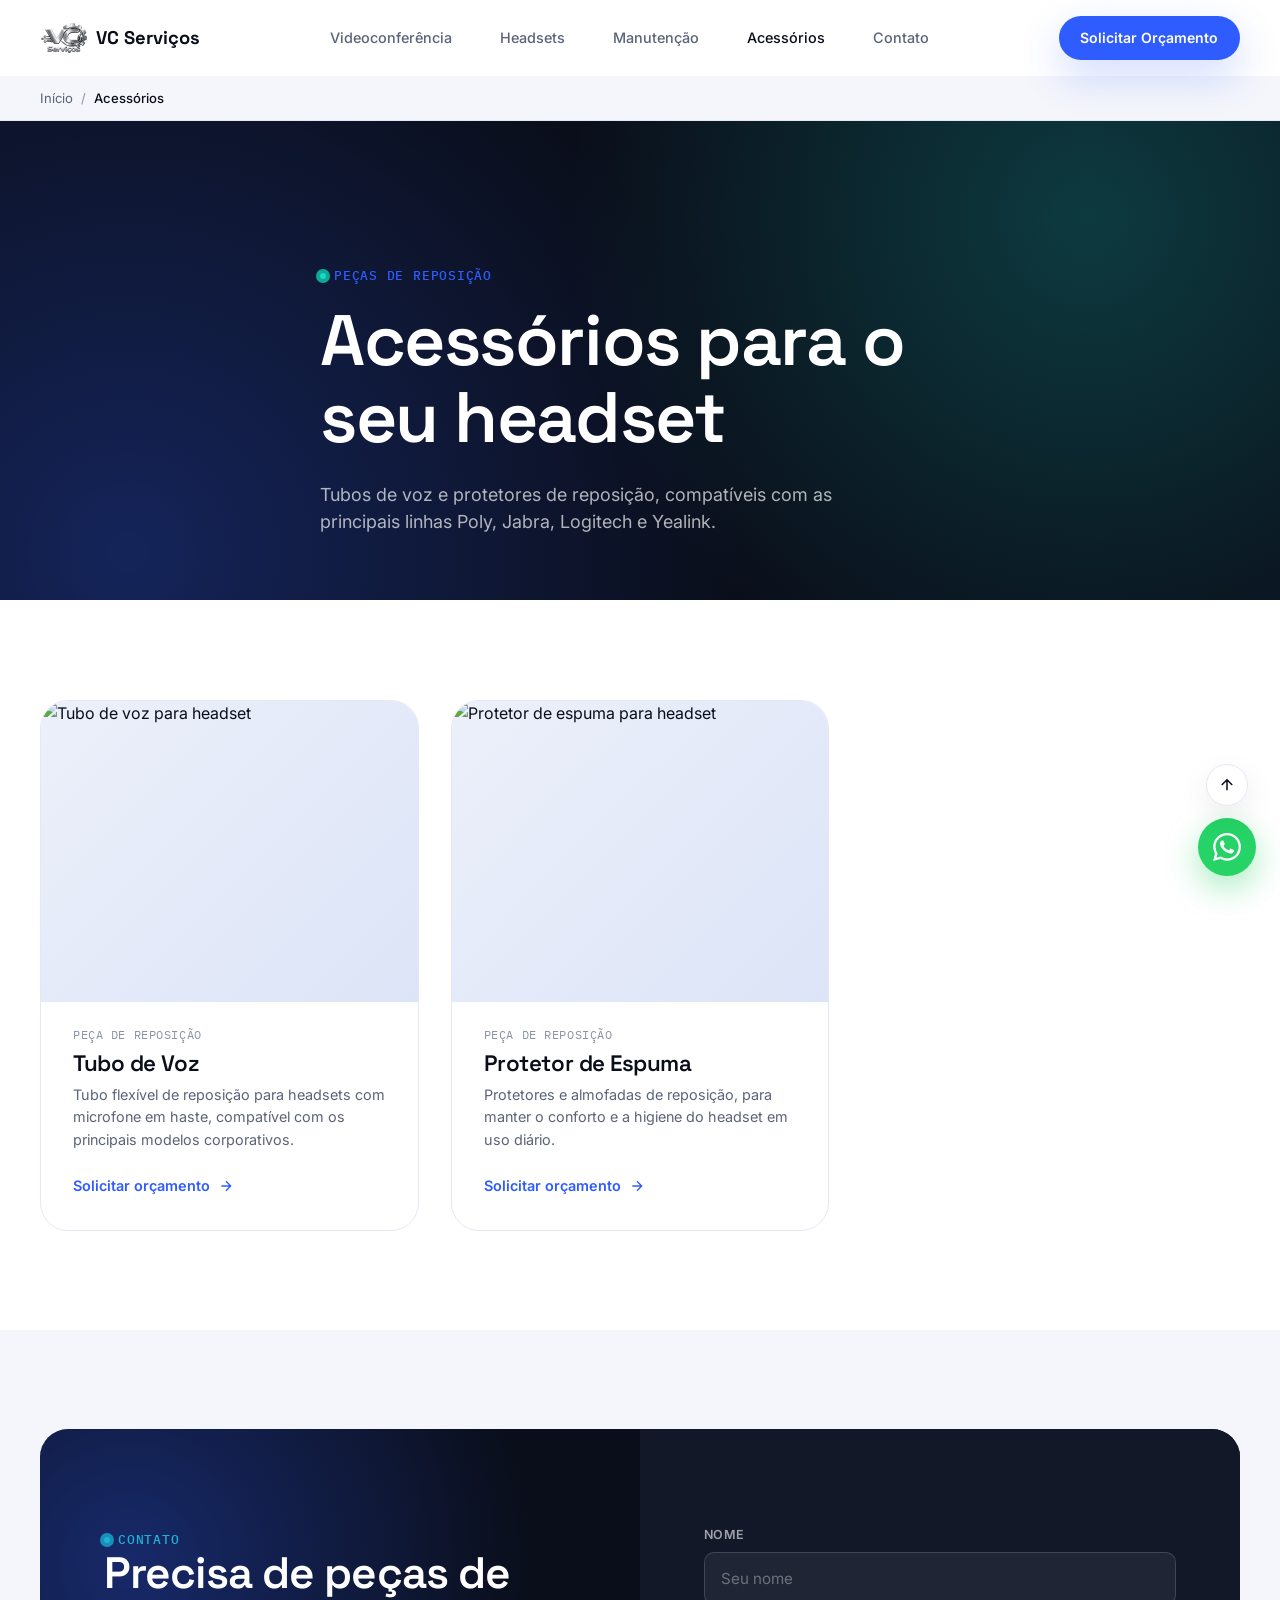
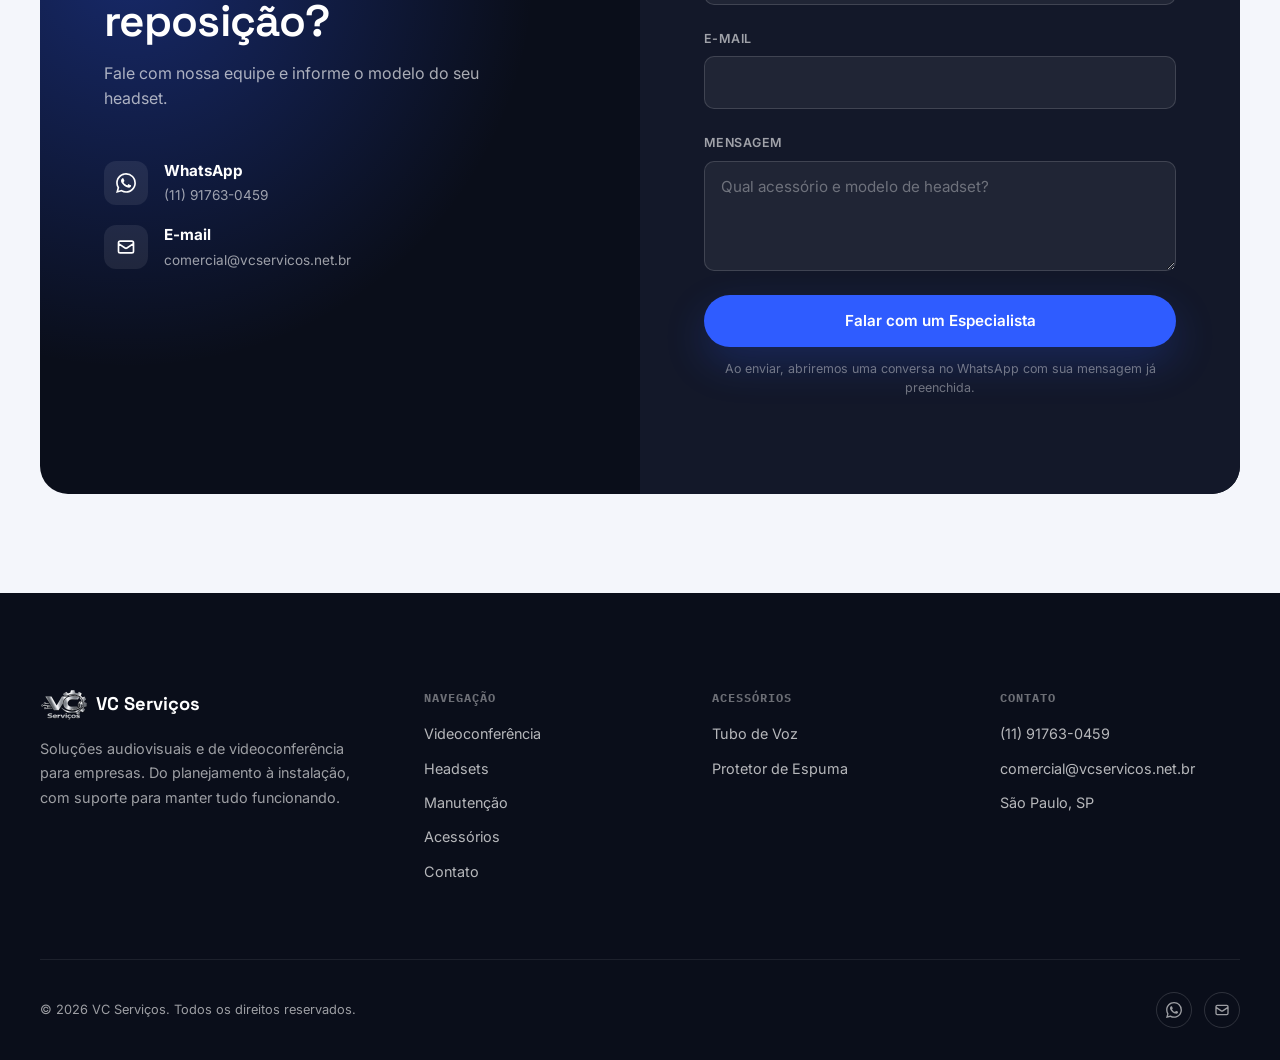
==== acessorios.html @ 1b5d75b8 "Change for maintence and images" ====
<!DOCTYPE html>
<html lang="pt-BR">
<head>
<meta charset="UTF-8" />
<meta name="viewport" content="width=device-width, initial-scale=1.0" />
<title>Acessórios — VC Serviços</title>
<meta name="description" content="Tubos e protetores de reposição para headsets corporativos Poly, Jabra, Logitech e Yealink." />
<link rel="preconnect" href="https://fonts.googleapis.com">
<link rel="preconnect" href="https://fonts.gstatic.com" crossorigin>
<link href="https://fonts.googleapis.com/css2?family=Space+Grotesk:wght@500;600;700&family=Inter:wght@400;500;600;700&family=IBM+Plex+Mono:wght@500&display=swap" rel="stylesheet">
<link rel="stylesheet" href="css/tokens.css" />
<link rel="stylesheet" href="css/components.css" />
<link rel="stylesheet" href="css/sections.css" />
<link rel="stylesheet" href="css/pages.css" />
</head>
<body>

<header class="header on-light" id="site-header">
  <div class="container header-inner">
    <a href="index.html" class="brand">
      <img src="images/logo.png" alt="VC Serviços" class="brand-logo-img" onerror="this.style.display='none'; this.nextElementSibling.style.display='flex';">
      <span class="brand-mark" style="display:none">VC</span>
      VC Serviços
    </a>
    <nav class="nav-links">
      <a href="videoconferencia.html">Videoconferência</a>
      <a href="headsets.html">Headsets</a>
      <a href="manutencao.html">Manutenção</a>
      <a href="acessorios.html" class="active">Acessórios</a>
      <a href="index.html#contato">Contato</a>
    </nav>
    <div class="header-actions">
      <a href="https://wa.me/5511917630459?text=Olá! Quero solicitar um orçamento." target="_blank" class="btn btn-primary">Solicitar Orçamento</a>
      <button class="nav-toggle" id="nav-toggle" aria-label="Abrir menu" aria-expanded="false">
        <svg viewBox="0 0 24 24" fill="none" stroke="currentColor" stroke-width="2"><path d="M4 7h16M4 12h16M4 17h16"/></svg>
      </button>
    </div>
  </div>
</header>

<div class="mobile-nav" id="mobile-nav">
  <a href="videoconferencia.html">Videoconferência</a>
  <a href="headsets.html">Headsets</a>
  <a href="manutencao.html">Manutenção</a>
  <a href="acessorios.html">Acessórios</a>
  <a href="index.html#contato">Contato</a>
  <a href="https://wa.me/5511917630459?text=Olá! Quero solicitar um orçamento." target="_blank" class="btn btn-primary">Solicitar Orçamento</a>
</div>

<div class="breadcrumb-bar">
  <div class="container">
    <nav class="breadcrumb" aria-label="Breadcrumb">
      <a href="index.html">Início</a><span class="breadcrumb-sep">/</span>
      <span class="breadcrumb-current">Acessórios</span>
    </nav>
  </div>
</div>

<section class="page-hero">
  <div class="container page-hero-inner">
    <span class="eyebrow">Peças de reposição</span>
    <h1>Acessórios para o seu headset</h1>
    <p>Tubos de voz e protetores de reposição, compatíveis com as principais linhas Poly, Jabra, Logitech e Yealink.</p>
  </div>
</section>

<section class="section">
  <div class="container">
    <div class="projects-grid is-full">
      <article class="card project-card">
        <div class="media">
          <img src="https://images.pexels.com/photos/4672949/pexels-photo-4672949.jpeg?auto=compress&cs=tinysrgb&w=1200" alt="Tubo de voz para headset" loading="lazy">
        </div>
        <div class="project-card-body">
          <div class="location">Peça de reposição</div>
          <h3>Tubo de Voz</h3>
          <p>Tubo flexível de reposição para headsets com microfone em haste, compatível com os principais modelos corporativos.</p>
          <a href="https://wa.me/5511917630459?text=Olá! Tenho interesse em tubos de voz para headset." target="_blank" class="link-arrow">Solicitar orçamento
            <svg viewBox="0 0 24 24" fill="none" stroke="currentColor" stroke-width="2"><path d="M5 12h14M12 5l7 7-7 7"/></svg>
          </a>
        </div>
      </article>

      <article class="card project-card">
        <div class="media">
          <img src="https://images.pexels.com/photos/610945/pexels-photo-610945.jpeg?auto=compress&cs=tinysrgb&w=1200" alt="Protetor de espuma para headset" loading="lazy">
        </div>
        <div class="project-card-body">
          <div class="location">Peça de reposição</div>
          <h3>Protetor de Espuma</h3>
          <p>Protetores e almofadas de reposição, para manter o conforto e a higiene do headset em uso diário.</p>
          <a href="https://wa.me/5511917630459?text=Olá! Tenho interesse em protetores para headset." target="_blank" class="link-arrow">Solicitar orçamento
            <svg viewBox="0 0 24 24" fill="none" stroke="currentColor" stroke-width="2"><path d="M5 12h14M12 5l7 7-7 7"/></svg>
          </a>
        </div>
      </article>
    </div>
  </div>
</section>

<section class="section section--mist" id="contato">
  <div class="container">
    <div class="contact-section" data-reveal>
      <div class="contact-info">
        <span class="eyebrow" style="color:var(--signal)">Contato</span>
        <h2>Precisa de peças de reposição?</h2>
        <p>Fale com nossa equipe e informe o modelo do seu headset.</p>
        <div class="contact-channels">
          <div class="contact-channel">
            <div class="contact-channel-icon">
              <svg viewBox="0 0 24 24" fill="currentColor"><path d="M17.472 14.382c-.297-.149-1.758-.867-2.03-.967-.273-.099-.471-.148-.67.15-.197.297-.767.966-.94 1.164-.173.199-.347.223-.644.075-.297-.15-1.255-.463-2.39-1.475-.883-.788-1.48-1.761-1.653-2.059-.173-.297-.018-.458.13-.606.134-.133.298-.347.446-.52.149-.174.198-.298.298-.497.099-.198.05-.371-.025-.52-.075-.149-.669-1.612-.916-2.207-.242-.579-.487-.5-.669-.51-.173-.008-.371-.01-.57-.01-.198 0-.52.074-.792.372-.272.297-1.04 1.016-1.04 2.479 0 1.462 1.065 2.875 1.213 3.074.149.198 2.096 3.2 5.077 4.487.709.306 1.262.489 1.694.625.712.227 1.36.195 1.871.118.571-.085 1.758-.719 2.006-1.413.248-.694.248-1.289.173-1.413-.074-.124-.272-.198-.57-.347m-5.421 7.403h-.004a9.87 9.87 0 01-5.031-1.378l-.361-.214-3.741.982.998-3.648-.235-.374a9.86 9.86 0 01-1.51-5.26c.001-5.45 4.436-9.884 9.888-9.884 2.64 0 5.122 1.03 6.988 2.898a9.825 9.825 0 012.893 6.994c-.003 5.45-4.437 9.884-9.885 9.884m8.413-18.297A11.815 11.815 0 0012.05 0C5.495 0 .16 5.335.157 11.892c0 2.096.547 4.142 1.588 5.945L.057 24l6.305-1.654a11.882 11.882 0 005.683 1.448h.005c6.554 0 11.89-5.335 11.893-11.893a11.821 11.821 0 00-3.48-8.413z"/></svg>
            </div>
            <div><strong>WhatsApp</strong><a href="https://wa.me/5511917630459" target="_blank">(11) 91763-0459</a></div>
          </div>
          <div class="contact-channel">
            <div class="contact-channel-icon">
              <svg viewBox="0 0 24 24" fill="none" stroke="currentColor" stroke-width="2"><path d="M3 8l7.89 5.26a2 2 0 002.22 0L21 8M5 19h14a2 2 0 002-2V7a2 2 0 00-2-2H5a2 2 0 00-2 2v10a2 2 0 002 2z"/></svg>
            </div>
            <div><strong>E-mail</strong><a href="mailto:comercial@vcservicos.net.br">comercial@vcservicos.net.br</a></div>
          </div>
        </div>
      </div>
      <form class="contact-form" id="contact-form">
        <div class="form-row"><label for="cf-name">Nome</label><input type="text" id="cf-name" placeholder="Seu nome" required></div>
        <div class="form-row"><label for="cf-email">E-mail</label><input type="email" id="cf-email"></div>
        <div class="form-row"><label for="cf-message">Mensagem</label><textarea id="cf-message" placeholder="Qual acessório e modelo de headset?"></textarea></div>
        <button type="submit" class="btn btn-primary btn-block">Falar com um Especialista</button>
        <p class="form-note">Ao enviar, abriremos uma conversa no WhatsApp com sua mensagem já preenchida.</p>
      </form>
    </div>
  </div>
</section>

<footer class="footer">
  <div class="container">
    <div class="footer-top">
      <div class="footer-brand">
        <a href="index.html" class="brand" style="color:white">
          <img src="images/logo.png" alt="VC Serviços" class="brand-logo-img" onerror="this.style.display='none'; this.nextElementSibling.style.display='flex';">
          <span class="brand-mark" style="display:none">VC</span>
          VC Serviços
        </a>
        <p>Soluções audiovisuais e de videoconferência para empresas. Do planejamento à instalação, com suporte para manter tudo funcionando.</p>
      </div>
      <div class="footer-col">
        <h5>Navegação</h5>
        <a href="videoconferencia.html">Videoconferência</a>
        <a href="headsets.html">Headsets</a>
        <a href="manutencao.html">Manutenção</a>
        <a href="acessorios.html">Acessórios</a>
        <a href="index.html#contato">Contato</a>
      </div>
      <div class="footer-col">
        <h5>Acessórios</h5>
        <a href="acessorios.html">Tubo de Voz</a>
        <a href="acessorios.html">Protetor de Espuma</a>
      </div>
      <div class="footer-col">
        <h5>Contato</h5>
        <a href="https://wa.me/5511917630459" target="_blank">(11) 91763-0459</a>
        <a href="mailto:comercial@vcservicos.net.br">comercial@vcservicos.net.br</a>
        <p>São Paulo, SP</p>
      </div>
    </div>
    <div class="footer-bottom">
      <p>&copy; <span id="current-year">2026</span> VC Serviços. Todos os direitos reservados.</p>
      <div class="footer-social">
        <a href="https://wa.me/5511917630459" target="_blank" aria-label="WhatsApp"><svg viewBox="0 0 24 24" fill="currentColor"><path d="M17.472 14.382c-.297-.149-1.758-.867-2.03-.967-.273-.099-.471-.148-.67.15-.197.297-.767.966-.94 1.164-.173.199-.347.223-.644.075-.297-.15-1.255-.463-2.39-1.475-.883-.788-1.48-1.761-1.653-2.059-.173-.297-.018-.458.13-.606.134-.133.298-.347.446-.52.149-.174.198-.298.298-.497.099-.198.05-.371-.025-.52-.075-.149-.669-1.612-.916-2.207-.242-.579-.487-.5-.669-.51-.173-.008-.371-.01-.57-.01-.198 0-.52.074-.792.372-.272.297-1.04 1.016-1.04 2.479 0 1.462 1.065 2.875 1.213 3.074.149.198 2.096 3.2 5.077 4.487.709.306 1.262.489 1.694.625.712.227 1.36.195 1.871.118.571-.085 1.758-.719 2.006-1.413.248-.694.248-1.289.173-1.413-.074-.124-.272-.198-.57-.347m-5.421 7.403h-.004a9.87 9.87 0 01-5.031-1.378l-.361-.214-3.741.982.998-3.648-.235-.374a9.86 9.86 0 01-1.51-5.26c.001-5.45 4.436-9.884 9.888-9.884 2.64 0 5.122 1.03 6.988 2.898a9.825 9.825 0 012.893 6.994c-.003 5.45-4.437 9.884-9.885 9.884m8.413-18.297A11.815 11.815 0 0012.05 0C5.495 0 .16 5.335.157 11.892c0 2.096.547 4.142 1.588 5.945L.057 24l6.305-1.654a11.882 11.882 0 005.683 1.448h.005c6.554 0 11.89-5.335 11.893-11.893a11.821 11.821 0 00-3.48-8.413z"/></svg></a>
        <a href="mailto:comercial@vcservicos.net.br" aria-label="E-mail"><svg viewBox="0 0 24 24" fill="none" stroke="currentColor" stroke-width="2"><path d="M3 8l7.89 5.26a2 2 0 002.22 0L21 8M5 19h14a2 2 0 002-2V7a2 2 0 00-2-2H5a2 2 0 00-2 2v10a2 2 0 002 2z"/></svg></a>
      </div>
    </div>
  </div>
</footer>

<div class="float-stack">
  <button class="back-to-top" id="back-to-top" aria-label="Voltar ao topo"><svg viewBox="0 0 24 24" fill="none" stroke="currentColor" stroke-width="2"><path d="M12 19V5M5 12l7-7 7 7"/></svg></button>
  <a href="https://wa.me/5511917630459" target="_blank" class="wa-float" aria-label="WhatsApp"><svg viewBox="0 0 24 24" fill="currentColor"><path d="M17.472 14.382c-.297-.149-1.758-.867-2.03-.967-.273-.099-.471-.148-.67.15-.197.297-.767.966-.94 1.164-.173.199-.347.223-.644.075-.297-.15-1.255-.463-2.39-1.475-.883-.788-1.48-1.761-1.653-2.059-.173-.297-.018-.458.13-.606.134-.133.298-.347.446-.52.149-.174.198-.298.298-.497.099-.198.05-.371-.025-.52-.075-.149-.669-1.612-.916-2.207-.242-.579-.487-.5-.669-.51-.173-.008-.371-.01-.57-.01-.198 0-.52.074-.792.372-.272.297-1.04 1.016-1.04 2.479 0 1.462 1.065 2.875 1.213 3.074.149.198 2.096 3.2 5.077 4.487.709.306 1.262.489 1.694.625.712.227 1.36.195 1.871.118.571-.085 1.758-.719 2.006-1.413.248-.694.248-1.289.173-1.413-.074-.124-.272-.198-.57-.347m-5.421 7.403h-.004a9.87 9.87 0 01-5.031-1.378l-.361-.214-3.741.982.998-3.648-.235-.374a9.86 9.86 0 01-1.51-5.26c.001-5.45 4.436-9.884 9.888-9.884 2.64 0 5.122 1.03 6.988 2.898a9.825 9.825 0 012.893 6.994c-.003 5.45-4.437 9.884-9.885 9.884m8.413-18.297A11.815 11.815 0 0012.05 0C5.495 0 .16 5.335.157 11.892c0 2.096.547 4.142 1.588 5.945L.057 24l6.305-1.654a11.882 11.882 0 005.683 1.448h.005c6.554 0 11.89-5.335 11.893-11.893a11.821 11.821 0 00-3.48-8.413z"/></svg></a>
</div>

<script src="js/main.js"></script>
</body>
</html>
---- css/tokens.css ----
/* ==========================================================================
   VC SERVIÇOS — DESIGN TOKENS
   Sistema de design: cor, tipografia, espaçamento, sombra, movimento.
   ========================================================================== */

:root {
  /* --- Cor: base neutra fria + acento elétrico + acento de sinal (teal) --- */
  --ink:        #0A0E1A;   /* texto principal / fundo escuro */
  --ink-2:      #131829;   /* fundo escuro secundário (cards no dark) */
  --ink-3:      #1C2338;   /* borda / hairline no dark */
  --paper:      #FFFFFF;   /* fundo claro */
  --mist:       #F4F6FB;   /* fundo de seção claro alternado */
  --mist-2:     #ECF0FA;   /* fundo de card claro */
  --line:       #E4E8F2;   /* hairline no claro */
  --muted:      #5B6478;   /* texto secundário */
  --muted-2:    #8A93A8;   /* texto terciário / legendas */

  --accent:       #2F5CFF; /* azul elétrico — cor de marca */
  --accent-ink:   #1A3ECC; /* azul mais escuro (hover/texto sobre claro) */
  --accent-soft:  #EAF0FF; /* azul muito claro (fundo de badge) */
  --signal:       #17D9C4; /* teal "sinal de vídeo" — acento secundário */
  --signal-ink:   #0EA898;
  --amber:        #FF9F43; /* uso pontual em depoimentos / avaliação */

  /* --- Tipografia --- */
  --font-display: 'Space Grotesk', 'Inter', system-ui, sans-serif;
  --font-body:    'Inter', system-ui, -apple-system, 'Segoe UI', sans-serif;
  --font-mono:    'IBM Plex Mono', 'SFMono-Regular', Consolas, monospace;

  /* Escala fluida (clamp = mínimo, preferido em vw, máximo) */
  --fs-eyebrow:  0.8125rem;
  --fs-body:     1rem;
  --fs-lg:       1.125rem;
  --fs-h4:       clamp(1.15rem, 1rem + 0.6vw, 1.4rem);
  --fs-h3:       clamp(1.4rem, 1.15rem + 1.1vw, 1.9rem);
  --fs-h2:       clamp(1.9rem, 1.5rem + 1.8vw, 2.75rem);
  --fs-h1:       clamp(2.6rem, 1.9rem + 3.2vw, 4.5rem);

  /* --- Espaçamento (escala 4px) --- */
  --sp-1: 0.25rem;
  --sp-2: 0.5rem;
  --sp-3: 0.75rem;
  --sp-4: 1rem;
  --sp-5: 1.5rem;
  --sp-6: 2rem;
  --sp-7: 3rem;
  --sp-8: 4rem;
  --sp-9: 6rem;
  --sp-10: 8rem;

  --section-py: clamp(4rem, 3rem + 4vw, 7rem);
  --container-w: 1280px;
  --container-pad: clamp(1.25rem, 1rem + 2vw, 2.5rem);

  /* --- Forma --- */
  --r-sm: 10px;
  --r-md: 18px;
  --r-lg: 28px;
  --r-pill: 999px;

  /* --- Sombra (suave, difusa, nunca dura) --- */
  --shadow-sm: 0 2px 10px rgba(10, 14, 26, 0.05);
  --shadow-md: 0 12px 32px rgba(10, 14, 26, 0.08);
  --shadow-lg: 0 24px 64px rgba(10, 14, 26, 0.12);
  --shadow-accent: 0 16px 40px rgba(47, 92, 255, 0.22);

  /* --- Movimento --- */
  --ease: cubic-bezier(0.16, 1, 0.3, 1);
  --dur-fast: 180ms;
  --dur-med: 420ms;
  --dur-slow: 800ms;
}

/* ==========================================================================
   RESET — compatibilidade entre navegadores
   ========================================================================== */
*, *::before, *::after { box-sizing: border-box; }
* { margin: 0; }

html {
  -webkit-text-size-adjust: 100%;
  text-size-adjust: 100%;
  scroll-behavior: smooth;
}

@media (prefers-reduced-motion: reduce) {
  html { scroll-behavior: auto; }
  *, *::before, *::after {
    animation-duration: 0.01ms !important;
    animation-iteration-count: 1 !important;
    transition-duration: 0.01ms !important;
    scroll-behavior: auto !important;
  }
}

body {
  font-family: var(--font-body);
  font-size: var(--fs-body);
  color: var(--ink);
  background: var(--paper);
  line-height: 1.55;
  -webkit-font-smoothing: antialiased;
  -moz-osx-font-smoothing: grayscale;
  text-rendering: optimizeLegibility;
  overflow-x: hidden;
}

img, picture, video, canvas, svg { display: block; max-width: 100%; height: auto; }

button, input, textarea, select {
  font: inherit;
  color: inherit;
  -webkit-appearance: none;
  appearance: none;
  background: none;
  border: none;
}

button { cursor: pointer; }
a { color: inherit; text-decoration: none; -webkit-tap-highlight-color: transparent; }
ul, ol { list-style: none; padding: 0; }

h1, h2, h3, h4 {
  font-family: var(--font-display);
  font-weight: 600;
  line-height: 1.08;
  letter-spacing: -0.02em;
}

/* Foco visível — acessibilidade, nunca removido */
:focus-visible {
  outline: 2px solid var(--accent);
  outline-offset: 3px;
  border-radius: 4px;
}

::selection { background: var(--accent); color: white; }
---- css/components.css ----
/* ==========================================================================
   LAYOUT PRIMITIVES
   ========================================================================== */
.container {
  width: 100%;
  max-width: var(--container-w);
  margin-inline: auto;
  padding-inline: var(--container-pad);
}

.section { padding-block: var(--section-py); }
.section--tight { padding-block: calc(var(--section-py) * 0.6); }
.section--dark { background: var(--ink); color: white; }
.section--mist { background: var(--mist); }

.eyebrow {
  display: inline-flex;
  align-items: center;
  gap: var(--sp-2);
  font-family: var(--font-mono);
  font-size: var(--fs-eyebrow);
  font-weight: 500;
  letter-spacing: 0.06em;
  text-transform: uppercase;
  color: var(--accent);
}

.eyebrow::before {
  content: '';
  width: 6px;
  height: 6px;
  border-radius: 50%;
  background: var(--signal);
  box-shadow: 0 0 0 4px var(--signal-ink, rgba(23,217,196,0.18));
}

.section--dark .eyebrow { color: var(--signal); }

.section-head {
  max-width: 640px;
  margin-bottom: var(--sp-8);
}

.section-head.center { margin-inline: auto; text-align: center; }

.section-head h2 { font-size: var(--fs-h2); margin-top: var(--sp-3); }
.section-head p { font-size: var(--fs-lg); color: var(--muted); margin-top: var(--sp-4); }
.section--dark .section-head p { color: rgba(255,255,255,0.65); }

.section-head-row {
  display: flex;
  align-items: flex-end;
  justify-content: space-between;
  gap: var(--sp-6);
  flex-wrap: wrap;
  margin-bottom: var(--sp-8);
}

.section-head-row .section-head { margin-bottom: 0; }

/* ==========================================================================
   BOTÕES
   ========================================================================== */
.btn {
  display: inline-flex;
  align-items: center;
  justify-content: center;
  gap: var(--sp-2);
  padding: 0.9rem 1.6rem;
  border-radius: var(--r-pill);
  font-family: var(--font-body);
  font-size: 0.95rem;
  font-weight: 600;
  white-space: nowrap;
  transition: transform var(--dur-fast) var(--ease), box-shadow var(--dur-fast) var(--ease), background var(--dur-fast) var(--ease), border-color var(--dur-fast) var(--ease);
}

.btn svg { width: 18px; height: 18px; flex-shrink: 0; }

.btn-primary {
  background: var(--accent);
  color: white;
  box-shadow: var(--shadow-accent);
}
.btn-primary:hover { transform: translateY(-2px); box-shadow: 0 20px 48px rgba(47,92,255,0.3); }

.btn-ghost {
  background: transparent;
  color: var(--ink);
  border: 1.5px solid var(--line);
}
.btn-ghost:hover { border-color: var(--ink); transform: translateY(-2px); }

.section--dark .btn-ghost { color: white; border-color: rgba(255,255,255,0.25); }
.section--dark .btn-ghost:hover { border-color: white; }

.btn-light {
  background: white;
  color: var(--ink);
}
.btn-light:hover { transform: translateY(-2px); box-shadow: var(--shadow-lg); }

.btn-block { width: 100%; }

.link-arrow {
  display: inline-flex;
  align-items: center;
  gap: var(--sp-2);
  font-weight: 600;
  font-size: 0.9rem;
  color: var(--accent);
}
.link-arrow svg { width: 16px; height: 16px; transition: transform var(--dur-fast) var(--ease); }
.link-arrow:hover svg { transform: translateX(4px); }

/* ==========================================================================
   HEADER
   ========================================================================== */
.header {
  position: fixed;
  inset-inline: 0;
  top: 0;
  z-index: 100;
  padding-block: var(--sp-4);
  transition: background var(--dur-med) var(--ease), padding var(--dur-med) var(--ease), box-shadow var(--dur-med) var(--ease);
}

.header::before {
  content: '';
  position: absolute;
  inset: 0;
  background: rgba(10, 14, 26, 0.0);
  backdrop-filter: blur(0px);
  -webkit-backdrop-filter: blur(0px);
  transition: background var(--dur-med) var(--ease), backdrop-filter var(--dur-med) var(--ease);
  z-index: -1;
}

.header.is-scrolled { padding-block: var(--sp-3); box-shadow: var(--shadow-sm); }
.header.is-scrolled::before {
  background: rgba(255,255,255,0.85);
  backdrop-filter: blur(16px);
  -webkit-backdrop-filter: blur(16px);
}

.header-inner {
  display: flex;
  align-items: center;
  justify-content: space-between;
  gap: var(--sp-6);
}

.brand {
  display: flex;
  align-items: center;
  gap: var(--sp-2);
  font-family: var(--font-display);
  font-weight: 700;
  font-size: 1.15rem;
  color: var(--paper);
  transition: color var(--dur-fast) var(--ease);
}

.header.is-scrolled .brand,
.header.on-light .brand { color: var(--ink); }

.brand-logo-img {
  height: 32px;
  width: auto;
  display: block;
}

.brand-mark {
  width: 32px;
  height: 32px;
  border-radius: 9px;
  background: linear-gradient(135deg, var(--accent), var(--signal));
  display: flex;
  align-items: center;
  justify-content: center;
  color: white;
  font-size: 0.85rem;
  font-weight: 800;
  flex-shrink: 0;
}

.nav-links {
  display: flex;
  align-items: center;
  gap: var(--sp-7);
}

.nav-links a {
  font-size: 0.9rem;
  font-weight: 500;
  color: rgba(255,255,255,0.78);
  transition: color var(--dur-fast) var(--ease);
  position: relative;
}

.header.is-scrolled .nav-links a,
.header.on-light .nav-links a { color: var(--muted); }

.nav-links a:hover,
.nav-links a.active { color: var(--paper); }
.header.is-scrolled .nav-links a:hover,
.header.is-scrolled .nav-links a.active,
.header.on-light .nav-links a:hover,
.header.on-light .nav-links a.active { color: var(--ink); }

.header-actions { display: flex; align-items: center; gap: var(--sp-4); }

.header .btn-primary { padding: 0.7rem 1.35rem; font-size: 0.88rem; }

.nav-toggle {
  display: none;
  width: 40px;
  height: 40px;
  align-items: center;
  justify-content: center;
  border-radius: 10px;
  color: white;
}
.header.is-scrolled .nav-toggle,
.header.on-light .nav-toggle { color: var(--ink); }

.nav-toggle svg { width: 22px; height: 22px; }

/* Menu mobile */
.mobile-nav {
  position: fixed;
  inset: 0;
  z-index: 99;
  background: var(--ink);
  display: flex;
  flex-direction: column;
  justify-content: center;
  gap: var(--sp-6);
  padding: var(--sp-8);
  transform: translateY(-100%);
  opacity: 0;
  transition: transform var(--dur-med) var(--ease), opacity var(--dur-med) var(--ease);
  pointer-events: none;
}

.mobile-nav.open { transform: translateY(0); opacity: 1; pointer-events: auto; }

.mobile-nav a {
  font-family: var(--font-display);
  font-size: 2rem;
  font-weight: 600;
  color: white;
}

.mobile-nav .btn-primary { align-self: flex-start; margin-top: var(--sp-4); }

@media (max-width: 900px) {
  .nav-links, .header-actions .btn-primary { display: none; }
  .nav-toggle { display: flex; }
}

/* ==========================================================================
   BADGES / TAGS
   ========================================================================== */
.tag {
  display: inline-flex;
  align-items: center;
  padding: 0.3rem 0.75rem;
  border-radius: var(--r-pill);
  font-size: 0.75rem;
  font-weight: 600;
  background: var(--accent-soft);
  color: var(--accent-ink);
}

.tag--dark { background: rgba(255,255,255,0.12); color: white; }

/* ==========================================================================
   CARD BASE
   ========================================================================== */
.card {
  background: white;
  border-radius: var(--r-lg);
  border: 1px solid var(--line);
  overflow: hidden;
  transition: transform var(--dur-med) var(--ease), box-shadow var(--dur-med) var(--ease), border-color var(--dur-med) var(--ease);
}

.card:hover { transform: translateY(-6px); box-shadow: var(--shadow-lg); border-color: transparent; }

/* Wrapper de mídia com fallback (usado sempre que uma foto real ainda não existe) */
.media {
  position: relative;
  overflow: hidden;
  background: linear-gradient(135deg, var(--mist-2), #DCE4F7);
}

.media img {
  width: 100%;
  height: 100%;
  object-fit: cover;
  object-position: center;
  transition: transform var(--dur-slow) var(--ease);
}

.card:hover .media img { transform: scale(1.05); }

.media-fallback {
  display: flex;
  align-items: center;
  justify-content: center;
  width: 100%;
  height: 100%;
  position: absolute;
  inset: 0;
}

.media-fallback svg { width: 40%; height: 40%; color: var(--accent); opacity: 0.35; }

/* ==========================================================================
   REVEAL ON SCROLL
   ========================================================================== */
[data-reveal] {
  opacity: 0;
  transform: translateY(28px);
  transition: opacity var(--dur-slow) var(--ease), transform var(--dur-slow) var(--ease);
}
[data-reveal].is-visible { opacity: 1; transform: translateY(0); }
@media (prefers-reduced-motion: reduce) {
  [data-reveal] { opacity: 1; transform: none; }
}

/* ==========================================================================
   FOOTER
   ========================================================================== */
.footer {
  background: var(--ink);
  color: rgba(255,255,255,0.6);
  padding-block: var(--sp-9) var(--sp-6);
}

.footer-top {
  display: grid;
  grid-template-columns: 1.4fr 1fr 1fr 1fr;
  gap: var(--sp-7);
  padding-bottom: var(--sp-8);
  border-bottom: 1px solid rgba(255,255,255,0.08);
}

.footer-brand p { margin-top: var(--sp-4); font-size: 0.9rem; line-height: 1.7; max-width: 320px; }

.footer-col h5 {
  font-family: var(--font-mono);
  font-size: 0.75rem;
  letter-spacing: 0.08em;
  text-transform: uppercase;
  color: rgba(255,255,255,0.4);
  margin-bottom: var(--sp-4);
}

.footer-col a, .footer-col p {
  display: block;
  font-size: 0.9rem;
  color: rgba(255,255,255,0.7);
  margin-bottom: var(--sp-3);
  transition: color var(--dur-fast) var(--ease);
}

.footer-col a:hover { color: white; }

.footer-bottom {
  display: flex;
  justify-content: space-between;
  align-items: center;
  flex-wrap: wrap;
  gap: var(--sp-3);
  padding-top: var(--sp-6);
  font-size: 0.8rem;
}

.footer-social { display: flex; gap: var(--sp-3); }
.footer-social a {
  width: 36px; height: 36px;
  border-radius: 50%;
  border: 1px solid rgba(255,255,255,0.15);
  display: flex; align-items: center; justify-content: center;
  transition: all var(--dur-fast) var(--ease);
}
.footer-social a:hover { background: white; color: var(--ink); }
.footer-social svg { width: 16px; height: 16px; }

@media (max-width: 900px) {
  .footer-top { grid-template-columns: 1fr 1fr; }
}
@media (max-width: 560px) {
  .footer-top { grid-template-columns: 1fr; }
}

/* ==========================================================================
   FLOATING WHATSAPP + BACK TO TOP
   ========================================================================== */
.float-stack {
  position: fixed;
  right: var(--sp-5);
  bottom: var(--sp-5);
  z-index: 90;
  display: flex;
  flex-direction: column;
  align-items: center;
  gap: var(--sp-3);
}

.wa-float {
  width: 58px; height: 58px;
  border-radius: 50%;
  background: #25D366;
  color: white;
  display: flex; align-items: center; justify-content: center;
  box-shadow: 0 12px 32px rgba(37, 211, 102, 0.4);
  transition: transform var(--dur-fast) var(--ease);
}
.wa-float:hover { transform: scale(1.08); }
.wa-float svg { width: 28px; height: 28px; }

.back-to-top {
  width: 42px; height: 42px;
  border-radius: 50%;
  background: white;
  border: 1px solid var(--line);
  box-shadow: var(--shadow-md);
  display: flex; align-items: center; justify-content: center;
  color: var(--ink);
  opacity: 0; visibility: hidden; transform: translateY(8px);
  transition: all var(--dur-fast) var(--ease);
}
.back-to-top.visible { opacity: 1; visibility: visible; transform: translateY(0); }
.back-to-top svg { width: 18px; height: 18px; }

/* ==========================================================================
   BREADCRUMB
   ========================================================================== */
.breadcrumb-bar {
  background: var(--mist);
  border-bottom: 1px solid var(--line);
  padding-block: var(--sp-3);
  margin-top: 76px;
}
.breadcrumb { display: flex; align-items: center; flex-wrap: wrap; gap: var(--sp-2); font-size: 0.82rem; }
.breadcrumb a { color: var(--muted); transition: color var(--dur-fast) var(--ease); }
.breadcrumb a:hover { color: var(--accent); }
.breadcrumb-sep { color: var(--muted-2); }
.breadcrumb-current { color: var(--ink); font-weight: 500; }
---- css/sections.css ----
/* ==========================================================================
   HERO
   ========================================================================== */
.hero {
  position: relative;
  min-height: 100svh;
  display: flex;
  align-items: flex-end;
  color: white;
  background: var(--ink);
  overflow: hidden;
  padding-bottom: var(--sp-9);
}

.hero-media {
  position: absolute;
  inset: 0;
  z-index: 0;
}

/* Adicione aqui a imagem/vídeo real da sala de reunião */
.hero-media img,
.hero-media video {
  width: 100%;
  height: 100%;
  object-fit: cover;
  object-position: center 35%;
}

.hero-media-fallback {
  position: absolute;
  inset: 0;
  background:
    radial-gradient(circle at 18% 22%, rgba(47,92,255,0.35), transparent 45%),
    radial-gradient(circle at 82% 78%, rgba(23,217,196,0.28), transparent 50%),
    linear-gradient(160deg, #0A0E1A 0%, #101832 55%, #0A0E1A 100%);
}

.hero-media-fallback svg { position: absolute; inset: 0; width: 100%; height: 100%; opacity: 0.5; }

.hero::after {
  content: '';
  position: absolute;
  inset: 0;
  background: linear-gradient(0deg, rgba(6,9,18,0.92) 0%, rgba(6,9,18,0.45) 45%, rgba(6,9,18,0.15) 70%);
  z-index: 1;
}

.hero-inner {
  position: relative;
  z-index: 2;
  width: 100%;
}

.hero-content { max-width: 760px; }

.hero .eyebrow { color: var(--signal); margin-bottom: var(--sp-5); }

.hero h1 {
  font-size: var(--fs-h1);
  color: white;
}

.hero h1 em {
  font-style: normal;
  background: linear-gradient(100deg, var(--signal), var(--accent) 65%);
  -webkit-background-clip: text;
  background-clip: text;
  color: transparent;
}

.hero p {
  font-size: var(--fs-lg);
  color: rgba(255,255,255,0.72);
  max-width: 46ch;
  margin-top: var(--sp-5);
}

.hero-actions {
  display: flex;
  gap: var(--sp-4);
  flex-wrap: wrap;
  margin-top: var(--sp-7);
}

.hero-meta {
  display: flex;
  gap: var(--sp-8);
  margin-top: var(--sp-9);
  flex-wrap: wrap;
}

.hero-meta-item strong {
  display: block;
  font-family: var(--font-display);
  font-size: 1.6rem;
  color: white;
}
.hero-meta-item span {
  font-size: 0.8rem;
  color: rgba(255,255,255,0.55);
}

.scroll-cue {
  position: absolute;
  right: var(--container-pad);
  bottom: var(--sp-6);
  z-index: 2;
  display: flex;
  flex-direction: column;
  align-items: center;
  gap: var(--sp-2);
  color: rgba(255,255,255,0.55);
  font-family: var(--font-mono);
  font-size: 0.7rem;
  letter-spacing: 0.08em;
  text-transform: uppercase;
}

.scroll-cue-line {
  width: 1px;
  height: 42px;
  background: linear-gradient(180deg, rgba(255,255,255,0.6), transparent);
  animation: scrollcue 2s var(--ease) infinite;
}

@keyframes scrollcue {
  0% { transform: scaleY(0); transform-origin: top; }
  50% { transform: scaleY(1); transform-origin: top; }
  50.01% { transform-origin: bottom; }
  100% { transform: scaleY(0); transform-origin: bottom; }
}

@media (max-width: 700px) {
  .hero { align-items: center; padding-bottom: 0; min-height: 92svh; }
  .hero-meta { gap: var(--sp-6); margin-top: var(--sp-7); }
  .scroll-cue { display: none; }
}

/* ==========================================================================
   ESCOLHA SUA SOLUÇÃO (3 cards de sala)
   ========================================================================== */
.room-grid {
  display: grid;
  grid-template-columns: repeat(3, 1fr);
  gap: var(--sp-6);
}

.room-card { display: flex; flex-direction: column; }

.room-card .media { aspect-ratio: 4 / 3; }

.room-card-body { padding: var(--sp-6); }

.room-card-index {
  font-family: var(--font-mono);
  font-size: 0.75rem;
  color: var(--muted-2);
}

.room-card-body h3 { font-size: var(--fs-h4); margin-top: var(--sp-2); }
.room-card-body p { color: var(--muted); margin-top: var(--sp-2); font-size: 0.92rem; }
.room-card-body .link-arrow { margin-top: var(--sp-5); }

@media (max-width: 900px) {
  .room-grid { grid-template-columns: 1fr; }
}

/* ==========================================================================
   PROJETOS — galeria em destaque (home) e grade completa (projetos.html)
   ========================================================================== */
.projects-grid {
  display: grid;
  grid-template-columns: repeat(3, 1fr);
  gap: var(--sp-6);
}

.projects-grid.is-full { grid-template-columns: repeat(3, 1fr); }

.project-card { display: flex; flex-direction: column; }
.project-card .media { aspect-ratio: 5 / 4; }

.project-card-tags {
  position: absolute;
  top: var(--sp-4);
  left: var(--sp-4);
  z-index: 2;
  display: flex;
  gap: var(--sp-2);
}

.project-card-body { padding: var(--sp-5) var(--sp-6) var(--sp-6); }
.project-card-body .location {
  font-family: var(--font-mono);
  font-size: 0.72rem;
  color: var(--muted-2);
  text-transform: uppercase;
  letter-spacing: 0.05em;
}
.project-card-body h3 { font-size: var(--fs-h4); margin-top: var(--sp-2); }
.project-card-body p { color: var(--muted); font-size: 0.9rem; margin-top: var(--sp-2); }
.project-card-body .link-arrow { margin-top: var(--sp-5); }

@media (max-width: 1000px) {
  .projects-grid, .projects-grid.is-full { grid-template-columns: 1fr 1fr; }
}
@media (max-width: 620px) {
  .projects-grid, .projects-grid.is-full { grid-template-columns: 1fr; }
}

/* Filtros da galeria completa */
.projects-filters {
  display: flex;
  gap: var(--sp-3);
  flex-wrap: wrap;
  margin-bottom: var(--sp-8);
}

.filter-pill {
  padding: 0.55rem 1.2rem;
  border-radius: var(--r-pill);
  border: 1.5px solid var(--line);
  font-size: 0.85rem;
  font-weight: 600;
  color: var(--muted);
  transition: all var(--dur-fast) var(--ease);
}
.filter-pill:hover { border-color: var(--accent); color: var(--accent); }
.filter-pill.active { background: var(--ink); border-color: var(--ink); color: white; }

.project-card.is-hidden { display: none; }

.projects-empty {
  text-align: center;
  padding: var(--sp-9) 0;
  color: var(--muted);
  display: none;
}
.projects-empty.show { display: block; }

/* ==========================================================================
   SOLUÇÕES (6 cards com ícone)
   ========================================================================== */
.solutions-grid {
  display: grid;
  grid-template-columns: repeat(3, 1fr);
  gap: var(--sp-5);
}

.solution-card {
  padding: var(--sp-6);
  border-radius: var(--r-md);
  border: 1px solid var(--line);
  background: white;
  transition: all var(--dur-med) var(--ease);
}
.solution-card:hover { transform: translateY(-6px); box-shadow: var(--shadow-md); border-color: transparent; }

.solution-icon {
  width: 52px; height: 52px;
  border-radius: 14px;
  background: var(--accent-soft);
  color: var(--accent);
  display: flex; align-items: center; justify-content: center;
  margin-bottom: var(--sp-5);
  transition: all var(--dur-med) var(--ease);
}
.solution-card:hover .solution-icon { background: var(--accent); color: white; }
.solution-icon svg { width: 26px; height: 26px; }

.solution-card h3 { font-size: 1.05rem; font-family: var(--font-display); font-weight: 600; }
.solution-card p { color: var(--muted); font-size: 0.88rem; margin-top: var(--sp-2); }

@media (max-width: 900px) {
  .solutions-grid { grid-template-columns: 1fr 1fr; }
}
@media (max-width: 560px) {
  .solutions-grid { grid-template-columns: 1fr; }
}

/* ==========================================================================
   COMO TRABALHAMOS — linha do tempo horizontal
   ========================================================================== */
.timeline {
  display: grid;
  grid-template-columns: repeat(5, 1fr);
  gap: var(--sp-5);
  position: relative;
}

.timeline::before {
  content: '';
  position: absolute;
  top: 22px;
  left: 5%;
  right: 5%;
  height: 1px;
  background: repeating-linear-gradient(90deg, rgba(255,255,255,0.22) 0 8px, transparent 8px 16px);
}

.timeline-step { position: relative; }

.timeline-num {
  width: 44px; height: 44px;
  border-radius: 50%;
  background: var(--ink);
  border: 1px solid rgba(255,255,255,0.18);
  color: var(--signal);
  display: flex; align-items: center; justify-content: center;
  font-family: var(--font-mono);
  font-size: 0.85rem;
  position: relative;
  z-index: 1;
  margin-bottom: var(--sp-5);
}

.timeline-step h3 { font-size: 1rem; color: white; }
.timeline-step p { font-size: 0.85rem; color: rgba(255,255,255,0.55); margin-top: var(--sp-2); }

@media (max-width: 900px) {
  .timeline { grid-template-columns: 1fr 1fr; gap: var(--sp-7) var(--sp-5); }
  .timeline::before { display: none; }
}
@media (max-width: 560px) {
  .timeline { grid-template-columns: 1fr; }
}

/* ==========================================================================
   MARCAS
   ========================================================================== */
.brands-row {
  display: grid;
  grid-template-columns: repeat(6, 1fr);
  gap: var(--sp-4);
}

.brand-logo {
  aspect-ratio: 2.4 / 1;
  border-radius: var(--r-sm);
  border: 1px solid var(--line);
  display: flex; align-items: center; justify-content: center;
  padding: var(--sp-4);
  transition: all var(--dur-fast) var(--ease);
}
.brand-logo:hover { border-color: var(--accent); box-shadow: var(--shadow-sm); }

.brand-logo img { max-height: 28px; width: auto; object-fit: contain; filter: grayscale(1); opacity: 0.7; transition: all var(--dur-fast) var(--ease); }
.brand-logo:hover img { filter: grayscale(0); opacity: 1; }

.brand-logo span {
  font-family: var(--font-display);
  font-weight: 700;
  font-size: 0.95rem;
  color: var(--muted);
  transition: color var(--dur-fast) var(--ease);
}
.brand-logo:hover span { color: var(--ink); }

@media (max-width: 900px) {
  .brands-row { grid-template-columns: repeat(3, 1fr); }
}
@media (max-width: 560px) {
  .brands-row { grid-template-columns: repeat(2, 1fr); }
}

/* ==========================================================================
   DEPOIMENTOS
   ========================================================================== */
.testimonials-grid {
  display: grid;
  grid-template-columns: repeat(3, 1fr);
  gap: var(--sp-6);
}

.testimonial-card {
  padding: var(--sp-6);
  border-radius: var(--r-md);
  background: var(--mist);
}

.testimonial-stars { display: flex; gap: 3px; color: var(--amber); margin-bottom: var(--sp-4); }
.testimonial-stars svg { width: 16px; height: 16px; }

.testimonial-card p.quote { font-size: 0.98rem; color: var(--ink); line-height: 1.7; }

.testimonial-author {
  display: flex;
  align-items: center;
  gap: var(--sp-3);
  margin-top: var(--sp-6);
}

.testimonial-avatar {
  width: 44px; height: 44px;
  border-radius: 50%;
  background: linear-gradient(135deg, var(--accent), var(--signal));
  display: flex; align-items: center; justify-content: center;
  color: white;
  font-family: var(--font-display);
  font-weight: 700;
  font-size: 0.9rem;
  flex-shrink: 0;
  overflow: hidden;
}
.testimonial-avatar img { width: 100%; height: 100%; object-fit: cover; }

.testimonial-author strong { display: block; font-size: 0.9rem; }
.testimonial-author span { font-size: 0.8rem; color: var(--muted); }

@media (max-width: 900px) {
  .testimonials-grid { grid-template-columns: 1fr; }
}

/* ==========================================================================
   CONTATO
   ========================================================================== */
.contact-section {
  border-radius: var(--r-lg);
  overflow: hidden;
  display: grid;
  grid-template-columns: 1fr 1fr;
  background: var(--ink);
  color: white;
}

.contact-info { padding: var(--sp-9) var(--sp-8); position: relative; overflow: hidden; }
.contact-info::before {
  content: '';
  position: absolute;
  inset: 0;
  background: radial-gradient(circle at 15% 20%, rgba(47,92,255,0.35), transparent 55%);
  pointer-events: none;
}

.contact-info h2 { font-size: var(--fs-h2); position: relative; }
.contact-info > p { color: rgba(255,255,255,0.65); margin-top: var(--sp-4); max-width: 42ch; position: relative; }

.contact-channels { margin-top: var(--sp-7); display: flex; flex-direction: column; gap: var(--sp-4); position: relative; }

.contact-channel {
  display: flex;
  align-items: center;
  gap: var(--sp-4);
}

.contact-channel-icon {
  width: 44px; height: 44px;
  border-radius: 12px;
  background: rgba(255,255,255,0.08);
  display: flex; align-items: center; justify-content: center;
  flex-shrink: 0;
}
.contact-channel-icon svg { width: 20px; height: 20px; }

.contact-channel strong { display: block; font-size: 0.95rem; }
.contact-channel span, .contact-channel a { font-size: 0.85rem; color: rgba(255,255,255,0.6); }
.contact-channel a:hover { color: white; }

.contact-form { padding: var(--sp-9) var(--sp-8); background: var(--ink-2); }

.form-row { display: flex; flex-direction: column; gap: var(--sp-2); margin-bottom: var(--sp-5); }

.form-row label {
  font-size: 0.78rem;
  font-weight: 600;
  color: rgba(255,255,255,0.6);
  text-transform: uppercase;
  letter-spacing: 0.04em;
}

.form-row input,
.form-row textarea {
  background: rgba(255,255,255,0.06);
  border: 1px solid rgba(255,255,255,0.14);
  border-radius: var(--r-sm);
  padding: 0.85rem 1rem;
  font-size: 0.95rem;
  color: white;
  transition: border-color var(--dur-fast) var(--ease), background var(--dur-fast) var(--ease);
}
.form-row input::placeholder, .form-row textarea::placeholder { color: rgba(255,255,255,0.35); }
.form-row input:focus, .form-row textarea:focus { border-color: var(--accent); background: rgba(255,255,255,0.1); }

.form-row textarea { resize: vertical; min-height: 110px; }

.form-note { font-size: 0.78rem; color: rgba(255,255,255,0.4); margin-top: var(--sp-3); text-align: center; }

@media (max-width: 900px) {
  .contact-section { grid-template-columns: 1fr; border-radius: var(--r-md); }
  .contact-info, .contact-form { padding: var(--sp-7) var(--sp-6); }
}
---- css/pages.css ----
/* ==========================================================================
   PÁGINA: LISTAGEM DE PROJETOS (projetos.html)
   ========================================================================== */
.page-hero {
  position: relative;
  background: var(--ink);
  color: white;
  padding: calc(76px + var(--sp-8)) 0 var(--sp-8);
  overflow: hidden;
}

.page-hero::before {
  content: '';
  position: absolute;
  inset: 0;
  background:
    radial-gradient(circle at 85% 20%, rgba(23,217,196,0.22), transparent 45%),
    radial-gradient(circle at 10% 90%, rgba(47,92,255,0.28), transparent 50%);
}

.page-hero-inner { position: relative; max-width: 720px; }
.page-hero h1 { font-size: var(--fs-h1); color: white; margin-top: var(--sp-4); }
.page-hero p { font-size: var(--fs-lg); color: rgba(255,255,255,0.68); margin-top: var(--sp-5); max-width: 52ch; }

/* ==========================================================================
   PÁGINA: DETALHE DO PROJETO (projeto.html)
   ========================================================================== */
.project-hero {
  margin-top: 76px;
}

.project-hero-media {
  position: relative;
  aspect-ratio: 16 / 8;
  border-radius: var(--r-lg);
  overflow: hidden;
  background: linear-gradient(135deg, var(--mist-2), #DCE4F7);
}

.project-hero-media img { width: 100%; height: 100%; object-fit: cover; }

.project-hero-media .media-fallback svg { width: 22%; height: 22%; }

.project-back {
  display: inline-flex;
  align-items: center;
  gap: var(--sp-2);
  color: var(--muted);
  font-size: 0.88rem;
  font-weight: 500;
  margin-bottom: var(--sp-5);
}
.project-back svg { width: 16px; height: 16px; }
.project-back:hover { color: var(--accent); }

.project-header {
  display: grid;
  grid-template-columns: 2fr 1fr;
  gap: var(--sp-8);
  margin-top: var(--sp-7);
}

.project-header h1 { font-size: var(--fs-h2); margin-top: var(--sp-3); }
.project-header .lede { font-size: var(--fs-lg); color: var(--muted); margin-top: var(--sp-4); }

.project-facts {
  display: flex;
  flex-direction: column;
  gap: var(--sp-4);
  padding: var(--sp-6);
  border-radius: var(--r-md);
  background: var(--mist);
  height: fit-content;
}

.project-fact { display: flex; justify-content: space-between; gap: var(--sp-3); font-size: 0.88rem; }
.project-fact span:first-child { color: var(--muted); }
.project-fact span:last-child { font-weight: 600; text-align: right; }

.project-facts .btn-primary { margin-top: var(--sp-2); }

.project-gallery {
  display: grid;
  grid-template-columns: repeat(3, 1fr);
  gap: var(--sp-4);
  margin-top: var(--sp-8);
}

.project-gallery .media { aspect-ratio: 4 / 3; border-radius: var(--r-md); }
.project-gallery .media:first-child { grid-column: span 2; grid-row: span 2; aspect-ratio: unset; }

.project-body {
  display: grid;
  grid-template-columns: 2fr 1fr;
  gap: var(--sp-8);
  margin-top: var(--sp-9);
}

.project-body h2 { font-size: var(--fs-h3); }
.project-body .lede { font-size: 1.05rem; color: var(--muted); margin-top: var(--sp-4); line-height: 1.75; }

.project-highlights {
  list-style: none;
  display: grid;
  grid-template-columns: 1fr 1fr;
  gap: var(--sp-3);
  margin-top: var(--sp-6);
}
.project-highlights li {
  display: flex;
  align-items: flex-start;
  gap: var(--sp-3);
  font-size: 0.9rem;
  color: var(--ink);
  background: var(--mist);
  border-radius: var(--r-sm);
  padding: var(--sp-4);
}
.project-highlights li svg { width: 18px; height: 18px; color: var(--accent); flex-shrink: 0; margin-top: 1px; }

.project-equipment { padding: var(--sp-6); border-radius: var(--r-md); border: 1px solid var(--line); height: fit-content; }
.project-equipment h3 { font-size: 1rem; }
.project-equipment ul { margin-top: var(--sp-4); display: flex; flex-direction: column; gap: var(--sp-3); }
.project-equipment li { display: flex; justify-content: space-between; font-size: 0.85rem; padding-bottom: var(--sp-3); border-bottom: 1px solid var(--line); }
.project-equipment li:last-child { border-bottom: none; padding-bottom: 0; }
.project-equipment li span:first-child { color: var(--muted); }
.project-equipment li span:last-child { font-weight: 600; }

.related-projects { margin-top: var(--sp-9); }

.project-not-found { text-align: center; padding: var(--sp-10) 0; }
.project-not-found h1 { font-size: var(--fs-h2); }
.project-not-found p { color: var(--muted); margin-top: var(--sp-3); }
.project-not-found .btn-primary { margin-top: var(--sp-6); }

@media (max-width: 900px) {
  .project-header, .project-body { grid-template-columns: 1fr; }
  .project-gallery { grid-template-columns: 1fr 1fr; }
  .project-gallery .media:first-child { grid-column: span 2; aspect-ratio: 16/9; }
  .project-highlights { grid-template-columns: 1fr; }
}

/* ==========================================================================
   MANUTENÇÃO: layout de duas colunas + FAQ
   ========================================================================== */
.split-layout {
  display: grid;
  grid-template-columns: 1fr 1fr;
  gap: var(--sp-8);
  align-items: center;
}

.split-layout .media {
  aspect-ratio: 4 / 3;
  border-radius: var(--r-lg);
}

.split-layout .project-highlights {
  grid-template-columns: 1fr;
  margin-top: var(--sp-6);
}

@media (max-width: 900px) {
  .split-layout { grid-template-columns: 1fr; }
}

.faq-list {
  max-width: 760px;
  margin: var(--sp-8) auto 0;
  display: flex;
  flex-direction: column;
  gap: var(--sp-3);
}

.faq-item {
  border: 1px solid var(--line);
  border-radius: var(--r-md);
  padding: var(--sp-5) var(--sp-6);
}

.faq-item summary {
  cursor: pointer;
  font-family: var(--font-display);
  font-weight: 600;
  font-size: 1rem;
  color: var(--ink);
  list-style: none;
  display: flex;
  align-items: center;
  justify-content: space-between;
  gap: var(--sp-4);
}

.faq-item summary::-webkit-details-marker { display: none; }

.faq-item summary::after {
  content: '+';
  font-size: 1.4rem;
  color: var(--accent);
  font-weight: 400;
  transition: transform var(--dur-fast) var(--ease);
  flex-shrink: 0;
}

.faq-item[open] summary::after { transform: rotate(45deg); }

.faq-item p {
  color: var(--muted);
  font-size: 0.92rem;
  line-height: 1.7;
  margin-top: var(--sp-4);
}
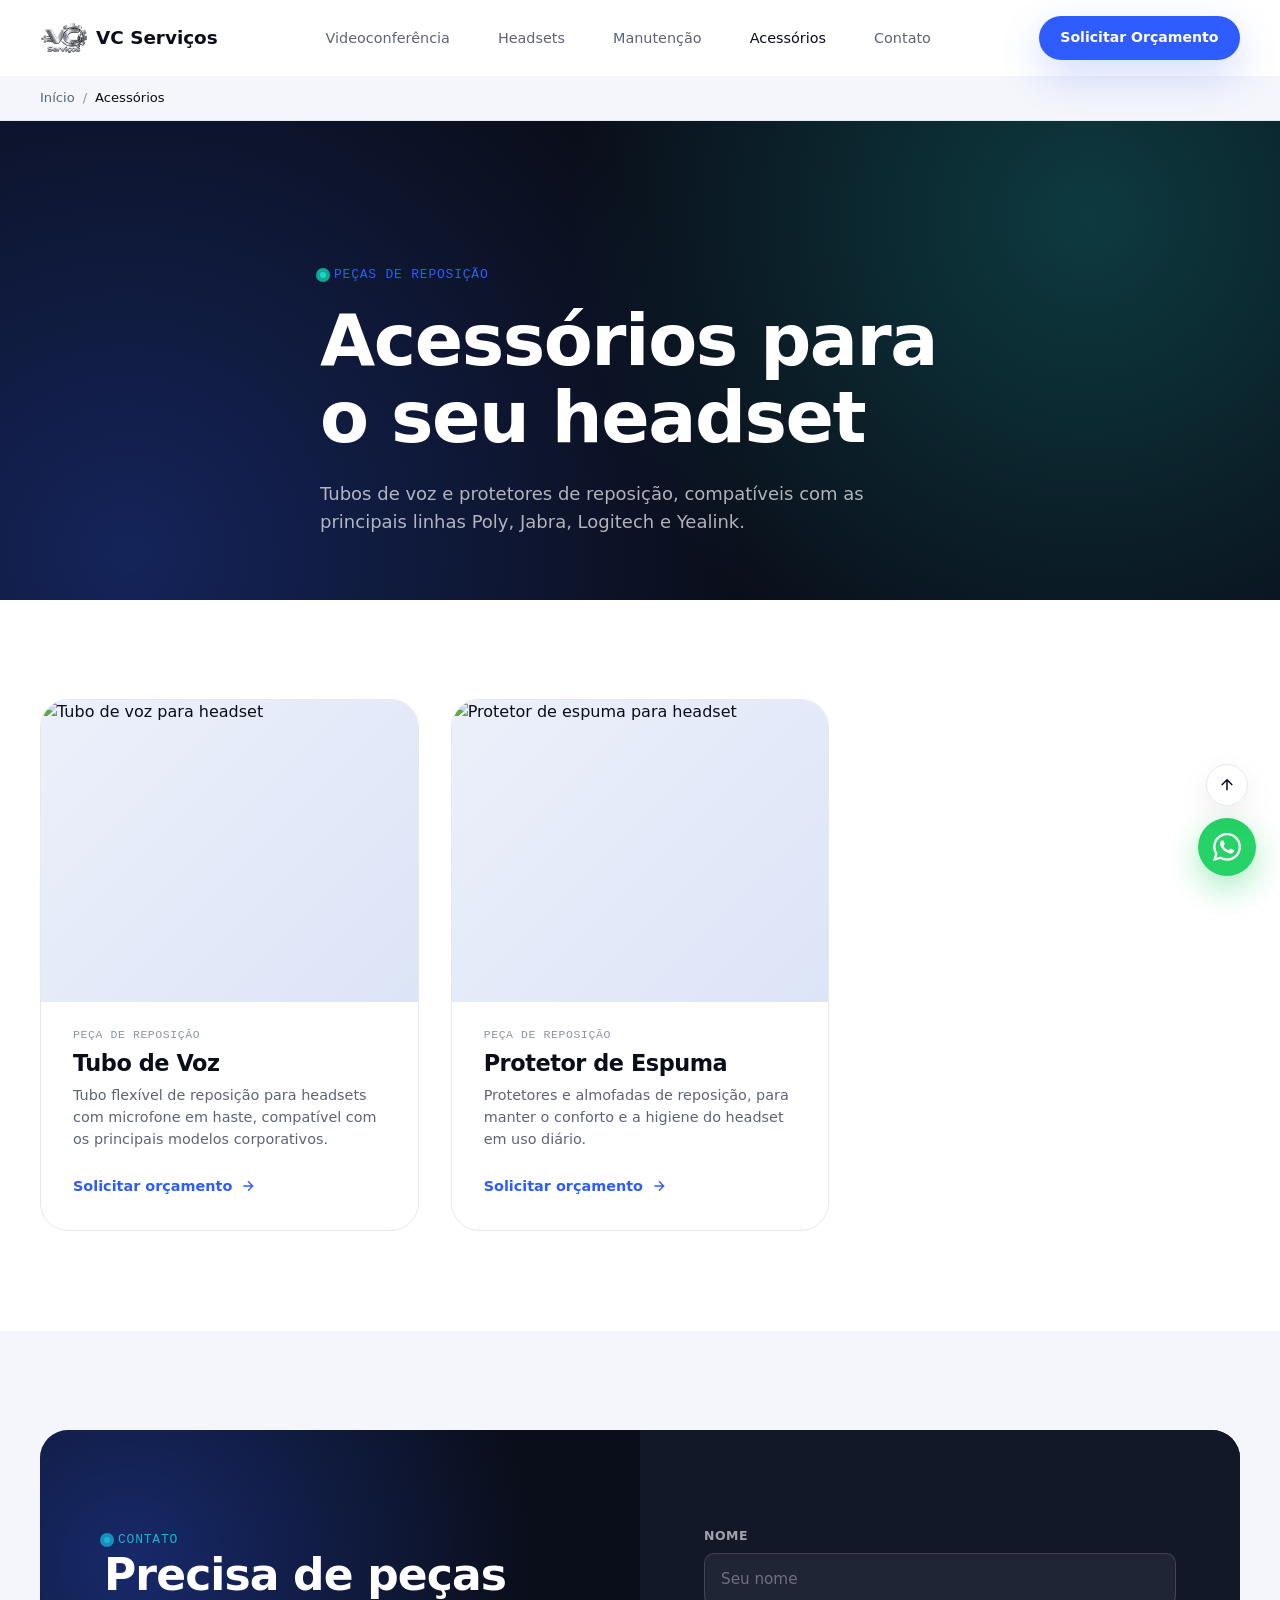
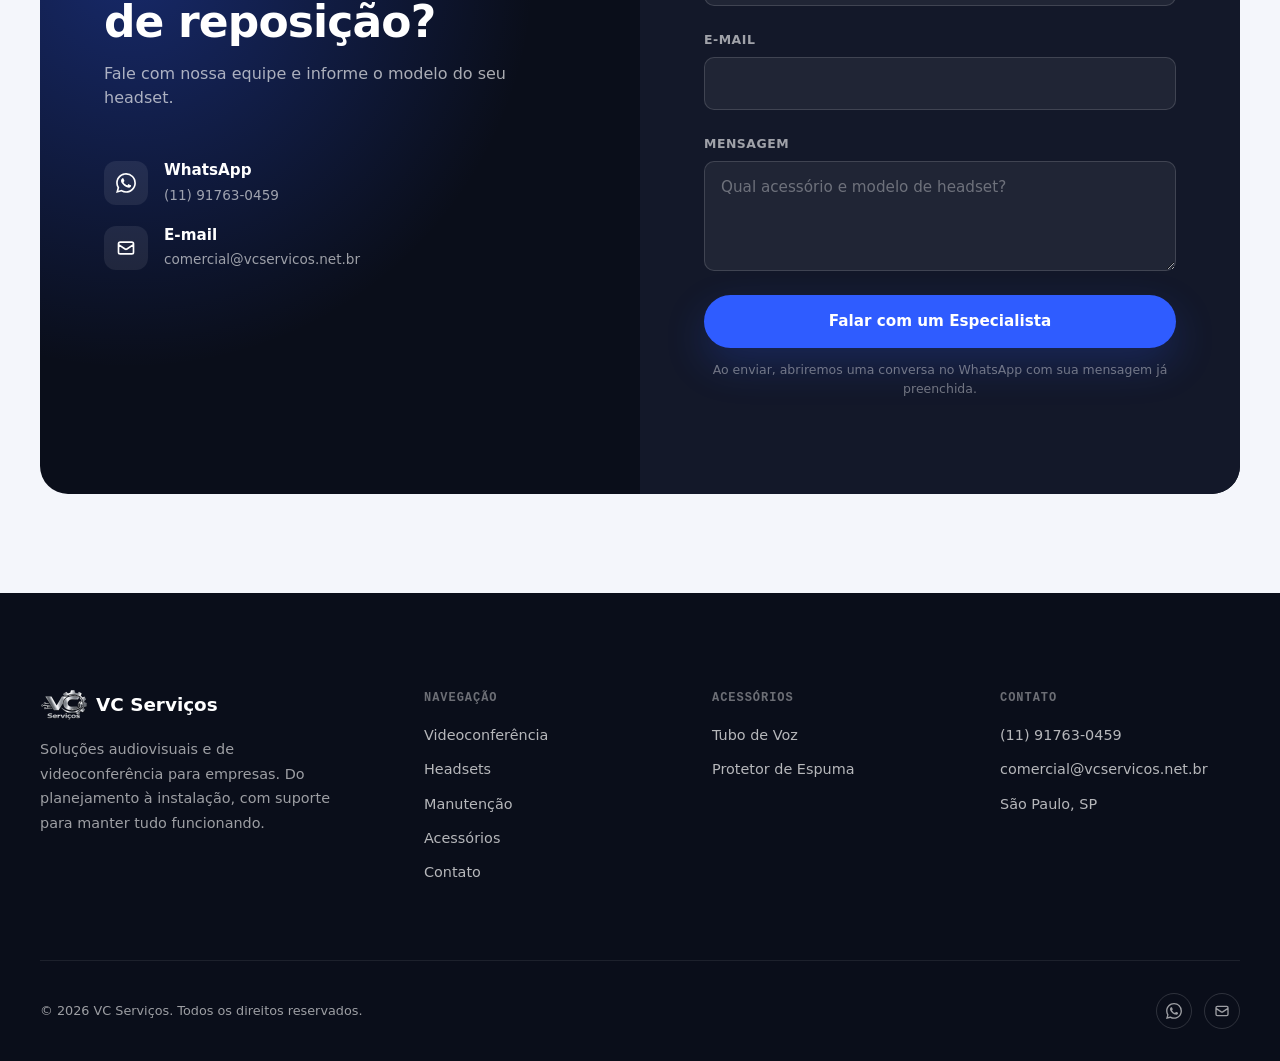
==== commit 7c0d82e6: "Change base" ====
--- a/acessorios.html
+++ b/acessorios.html
@@ -3,6 +3,10 @@
 <head>
 <meta charset="UTF-8" />
 <meta name="viewport" content="width=device-width, initial-scale=1.0" />
+<meta http-equiv="Content-Security-Policy" content="default-src 'self'; script-src 'self' 'unsafe-inline'; style-src 'self' 'unsafe-inline' https://fonts.googleapis.com; font-src https://fonts.gstatic.com; img-src 'self' https://images.pexels.com data:; connect-src 'self'; frame-ancestors 'none'; base-uri 'self'; form-action 'self' https://wa.me; upgrade-insecure-requests;" />
+<meta http-equiv="X-Content-Type-Options" content="nosniff" />
+<meta name="referrer" content="strict-origin-when-cross-origin" />
+<meta http-equiv="Permissions-Policy" content="geolocation=(), camera=(), microphone=()" />
 <title>Acessórios — VC Serviços</title>
 <meta name="description" content="Tubos e protetores de reposição para headsets corporativos Poly, Jabra, Logitech e Yealink." />
 <link rel="preconnect" href="https://fonts.googleapis.com">
@@ -30,7 +34,7 @@
       <a href="index.html#contato">Contato</a>
     </nav>
     <div class="header-actions">
-      <a href="https://wa.me/5511917630459?text=Olá! Quero solicitar um orçamento." target="_blank" class="btn btn-primary">Solicitar Orçamento</a>
+      <a href="https://wa.me/5511917630459?text=Olá! Quero solicitar um orçamento." target="_blank" rel="noopener noreferrer" class="btn btn-primary">Solicitar Orçamento</a>
       <button class="nav-toggle" id="nav-toggle" aria-label="Abrir menu" aria-expanded="false">
         <svg viewBox="0 0 24 24" fill="none" stroke="currentColor" stroke-width="2"><path d="M4 7h16M4 12h16M4 17h16"/></svg>
       </button>
@@ -44,7 +48,7 @@
   <a href="manutencao.html">Manutenção</a>
   <a href="acessorios.html">Acessórios</a>
   <a href="index.html#contato">Contato</a>
-  <a href="https://wa.me/5511917630459?text=Olá! Quero solicitar um orçamento." target="_blank" class="btn btn-primary">Solicitar Orçamento</a>
+  <a href="https://wa.me/5511917630459?text=Olá! Quero solicitar um orçamento." target="_blank" rel="noopener noreferrer" class="btn btn-primary">Solicitar Orçamento</a>
 </div>
 
 <div class="breadcrumb-bar">
@@ -75,7 +79,7 @@
           <div class="location">Peça de reposição</div>
           <h3>Tubo de Voz</h3>
           <p>Tubo flexível de reposição para headsets com microfone em haste, compatível com os principais modelos corporativos.</p>
-          <a href="https://wa.me/5511917630459?text=Olá! Tenho interesse em tubos de voz para headset." target="_blank" class="link-arrow">Solicitar orçamento
+          <a href="https://wa.me/5511917630459?text=Olá! Tenho interesse em tubos de voz para headset." target="_blank" rel="noopener noreferrer" class="link-arrow">Solicitar orçamento
             <svg viewBox="0 0 24 24" fill="none" stroke="currentColor" stroke-width="2"><path d="M5 12h14M12 5l7 7-7 7"/></svg>
           </a>
         </div>
@@ -89,7 +93,7 @@
           <div class="location">Peça de reposição</div>
           <h3>Protetor de Espuma</h3>
           <p>Protetores e almofadas de reposição, para manter o conforto e a higiene do headset em uso diário.</p>
-          <a href="https://wa.me/5511917630459?text=Olá! Tenho interesse em protetores para headset." target="_blank" class="link-arrow">Solicitar orçamento
+          <a href="https://wa.me/5511917630459?text=Olá! Tenho interesse em protetores para headset." target="_blank" rel="noopener noreferrer" class="link-arrow">Solicitar orçamento
             <svg viewBox="0 0 24 24" fill="none" stroke="currentColor" stroke-width="2"><path d="M5 12h14M12 5l7 7-7 7"/></svg>
           </a>
         </div>
@@ -110,7 +114,7 @@
             <div class="contact-channel-icon">
               <svg viewBox="0 0 24 24" fill="currentColor"><path d="M17.472 14.382c-.297-.149-1.758-.867-2.03-.967-.273-.099-.471-.148-.67.15-.197.297-.767.966-.94 1.164-.173.199-.347.223-.644.075-.297-.15-1.255-.463-2.39-1.475-.883-.788-1.48-1.761-1.653-2.059-.173-.297-.018-.458.13-.606.134-.133.298-.347.446-.52.149-.174.198-.298.298-.497.099-.198.05-.371-.025-.52-.075-.149-.669-1.612-.916-2.207-.242-.579-.487-.5-.669-.51-.173-.008-.371-.01-.57-.01-.198 0-.52.074-.792.372-.272.297-1.04 1.016-1.04 2.479 0 1.462 1.065 2.875 1.213 3.074.149.198 2.096 3.2 5.077 4.487.709.306 1.262.489 1.694.625.712.227 1.36.195 1.871.118.571-.085 1.758-.719 2.006-1.413.248-.694.248-1.289.173-1.413-.074-.124-.272-.198-.57-.347m-5.421 7.403h-.004a9.87 9.87 0 01-5.031-1.378l-.361-.214-3.741.982.998-3.648-.235-.374a9.86 9.86 0 01-1.51-5.26c.001-5.45 4.436-9.884 9.888-9.884 2.64 0 5.122 1.03 6.988 2.898a9.825 9.825 0 012.893 6.994c-.003 5.45-4.437 9.884-9.885 9.884m8.413-18.297A11.815 11.815 0 0012.05 0C5.495 0 .16 5.335.157 11.892c0 2.096.547 4.142 1.588 5.945L.057 24l6.305-1.654a11.882 11.882 0 005.683 1.448h.005c6.554 0 11.89-5.335 11.893-11.893a11.821 11.821 0 00-3.48-8.413z"/></svg>
             </div>
-            <div><strong>WhatsApp</strong><a href="https://wa.me/5511917630459" target="_blank">(11) 91763-0459</a></div>
+            <div><strong>WhatsApp</strong><a href="https://wa.me/5511917630459" target="_blank" rel="noopener noreferrer">(11) 91763-0459</a></div>
           </div>
           <div class="contact-channel">
             <div class="contact-channel-icon">
@@ -157,7 +161,7 @@
       </div>
       <div class="footer-col">
         <h5>Contato</h5>
-        <a href="https://wa.me/5511917630459" target="_blank">(11) 91763-0459</a>
+        <a href="https://wa.me/5511917630459" target="_blank" rel="noopener noreferrer">(11) 91763-0459</a>
         <a href="mailto:comercial@vcservicos.net.br">comercial@vcservicos.net.br</a>
         <p>São Paulo, SP</p>
       </div>
@@ -165,7 +169,7 @@
     <div class="footer-bottom">
       <p>&copy; <span id="current-year">2026</span> VC Serviços. Todos os direitos reservados.</p>
       <div class="footer-social">
-        <a href="https://wa.me/5511917630459" target="_blank" aria-label="WhatsApp"><svg viewBox="0 0 24 24" fill="currentColor"><path d="M17.472 14.382c-.297-.149-1.758-.867-2.03-.967-.273-.099-.471-.148-.67.15-.197.297-.767.966-.94 1.164-.173.199-.347.223-.644.075-.297-.15-1.255-.463-2.39-1.475-.883-.788-1.48-1.761-1.653-2.059-.173-.297-.018-.458.13-.606.134-.133.298-.347.446-.52.149-.174.198-.298.298-.497.099-.198.05-.371-.025-.52-.075-.149-.669-1.612-.916-2.207-.242-.579-.487-.5-.669-.51-.173-.008-.371-.01-.57-.01-.198 0-.52.074-.792.372-.272.297-1.04 1.016-1.04 2.479 0 1.462 1.065 2.875 1.213 3.074.149.198 2.096 3.2 5.077 4.487.709.306 1.262.489 1.694.625.712.227 1.36.195 1.871.118.571-.085 1.758-.719 2.006-1.413.248-.694.248-1.289.173-1.413-.074-.124-.272-.198-.57-.347m-5.421 7.403h-.004a9.87 9.87 0 01-5.031-1.378l-.361-.214-3.741.982.998-3.648-.235-.374a9.86 9.86 0 01-1.51-5.26c.001-5.45 4.436-9.884 9.888-9.884 2.64 0 5.122 1.03 6.988 2.898a9.825 9.825 0 012.893 6.994c-.003 5.45-4.437 9.884-9.885 9.884m8.413-18.297A11.815 11.815 0 0012.05 0C5.495 0 .16 5.335.157 11.892c0 2.096.547 4.142 1.588 5.945L.057 24l6.305-1.654a11.882 11.882 0 005.683 1.448h.005c6.554 0 11.89-5.335 11.893-11.893a11.821 11.821 0 00-3.48-8.413z"/></svg></a>
+        <a href="https://wa.me/5511917630459" target="_blank" rel="noopener noreferrer" aria-label="WhatsApp"><svg viewBox="0 0 24 24" fill="currentColor"><path d="M17.472 14.382c-.297-.149-1.758-.867-2.03-.967-.273-.099-.471-.148-.67.15-.197.297-.767.966-.94 1.164-.173.199-.347.223-.644.075-.297-.15-1.255-.463-2.39-1.475-.883-.788-1.48-1.761-1.653-2.059-.173-.297-.018-.458.13-.606.134-.133.298-.347.446-.52.149-.174.198-.298.298-.497.099-.198.05-.371-.025-.52-.075-.149-.669-1.612-.916-2.207-.242-.579-.487-.5-.669-.51-.173-.008-.371-.01-.57-.01-.198 0-.52.074-.792.372-.272.297-1.04 1.016-1.04 2.479 0 1.462 1.065 2.875 1.213 3.074.149.198 2.096 3.2 5.077 4.487.709.306 1.262.489 1.694.625.712.227 1.36.195 1.871.118.571-.085 1.758-.719 2.006-1.413.248-.694.248-1.289.173-1.413-.074-.124-.272-.198-.57-.347m-5.421 7.403h-.004a9.87 9.87 0 01-5.031-1.378l-.361-.214-3.741.982.998-3.648-.235-.374a9.86 9.86 0 01-1.51-5.26c.001-5.45 4.436-9.884 9.888-9.884 2.64 0 5.122 1.03 6.988 2.898a9.825 9.825 0 012.893 6.994c-.003 5.45-4.437 9.884-9.885 9.884m8.413-18.297A11.815 11.815 0 0012.05 0C5.495 0 .16 5.335.157 11.892c0 2.096.547 4.142 1.588 5.945L.057 24l6.305-1.654a11.882 11.882 0 005.683 1.448h.005c6.554 0 11.89-5.335 11.893-11.893a11.821 11.821 0 00-3.48-8.413z"/></svg></a>
         <a href="mailto:comercial@vcservicos.net.br" aria-label="E-mail"><svg viewBox="0 0 24 24" fill="none" stroke="currentColor" stroke-width="2"><path d="M3 8l7.89 5.26a2 2 0 002.22 0L21 8M5 19h14a2 2 0 002-2V7a2 2 0 00-2-2H5a2 2 0 00-2 2v10a2 2 0 002 2z"/></svg></a>
       </div>
     </div>
@@ -174,7 +178,7 @@
 
 <div class="float-stack">
   <button class="back-to-top" id="back-to-top" aria-label="Voltar ao topo"><svg viewBox="0 0 24 24" fill="none" stroke="currentColor" stroke-width="2"><path d="M12 19V5M5 12l7-7 7 7"/></svg></button>
-  <a href="https://wa.me/5511917630459" target="_blank" class="wa-float" aria-label="WhatsApp"><svg viewBox="0 0 24 24" fill="currentColor"><path d="M17.472 14.382c-.297-.149-1.758-.867-2.03-.967-.273-.099-.471-.148-.67.15-.197.297-.767.966-.94 1.164-.173.199-.347.223-.644.075-.297-.15-1.255-.463-2.39-1.475-.883-.788-1.48-1.761-1.653-2.059-.173-.297-.018-.458.13-.606.134-.133.298-.347.446-.52.149-.174.198-.298.298-.497.099-.198.05-.371-.025-.52-.075-.149-.669-1.612-.916-2.207-.242-.579-.487-.5-.669-.51-.173-.008-.371-.01-.57-.01-.198 0-.52.074-.792.372-.272.297-1.04 1.016-1.04 2.479 0 1.462 1.065 2.875 1.213 3.074.149.198 2.096 3.2 5.077 4.487.709.306 1.262.489 1.694.625.712.227 1.36.195 1.871.118.571-.085 1.758-.719 2.006-1.413.248-.694.248-1.289.173-1.413-.074-.124-.272-.198-.57-.347m-5.421 7.403h-.004a9.87 9.87 0 01-5.031-1.378l-.361-.214-3.741.982.998-3.648-.235-.374a9.86 9.86 0 01-1.51-5.26c.001-5.45 4.436-9.884 9.888-9.884 2.64 0 5.122 1.03 6.988 2.898a9.825 9.825 0 012.893 6.994c-.003 5.45-4.437 9.884-9.885 9.884m8.413-18.297A11.815 11.815 0 0012.05 0C5.495 0 .16 5.335.157 11.892c0 2.096.547 4.142 1.588 5.945L.057 24l6.305-1.654a11.882 11.882 0 005.683 1.448h.005c6.554 0 11.89-5.335 11.893-11.893a11.821 11.821 0 00-3.48-8.413z"/></svg></a>
+  <a href="https://wa.me/5511917630459" target="_blank" rel="noopener noreferrer" class="wa-float" aria-label="WhatsApp"><svg viewBox="0 0 24 24" fill="currentColor"><path d="M17.472 14.382c-.297-.149-1.758-.867-2.03-.967-.273-.099-.471-.148-.67.15-.197.297-.767.966-.94 1.164-.173.199-.347.223-.644.075-.297-.15-1.255-.463-2.39-1.475-.883-.788-1.48-1.761-1.653-2.059-.173-.297-.018-.458.13-.606.134-.133.298-.347.446-.52.149-.174.198-.298.298-.497.099-.198.05-.371-.025-.52-.075-.149-.669-1.612-.916-2.207-.242-.579-.487-.5-.669-.51-.173-.008-.371-.01-.57-.01-.198 0-.52.074-.792.372-.272.297-1.04 1.016-1.04 2.479 0 1.462 1.065 2.875 1.213 3.074.149.198 2.096 3.2 5.077 4.487.709.306 1.262.489 1.694.625.712.227 1.36.195 1.871.118.571-.085 1.758-.719 2.006-1.413.248-.694.248-1.289.173-1.413-.074-.124-.272-.198-.57-.347m-5.421 7.403h-.004a9.87 9.87 0 01-5.031-1.378l-.361-.214-3.741.982.998-3.648-.235-.374a9.86 9.86 0 01-1.51-5.26c.001-5.45 4.436-9.884 9.888-9.884 2.64 0 5.122 1.03 6.988 2.898a9.825 9.825 0 012.893 6.994c-.003 5.45-4.437 9.884-9.885 9.884m8.413-18.297A11.815 11.815 0 0012.05 0C5.495 0 .16 5.335.157 11.892c0 2.096.547 4.142 1.588 5.945L.057 24l6.305-1.654a11.882 11.882 0 005.683 1.448h.005c6.554 0 11.89-5.335 11.893-11.893a11.821 11.821 0 00-3.48-8.413z"/></svg></a>
 </div>
 
 <script src="js/main.js"></script>
